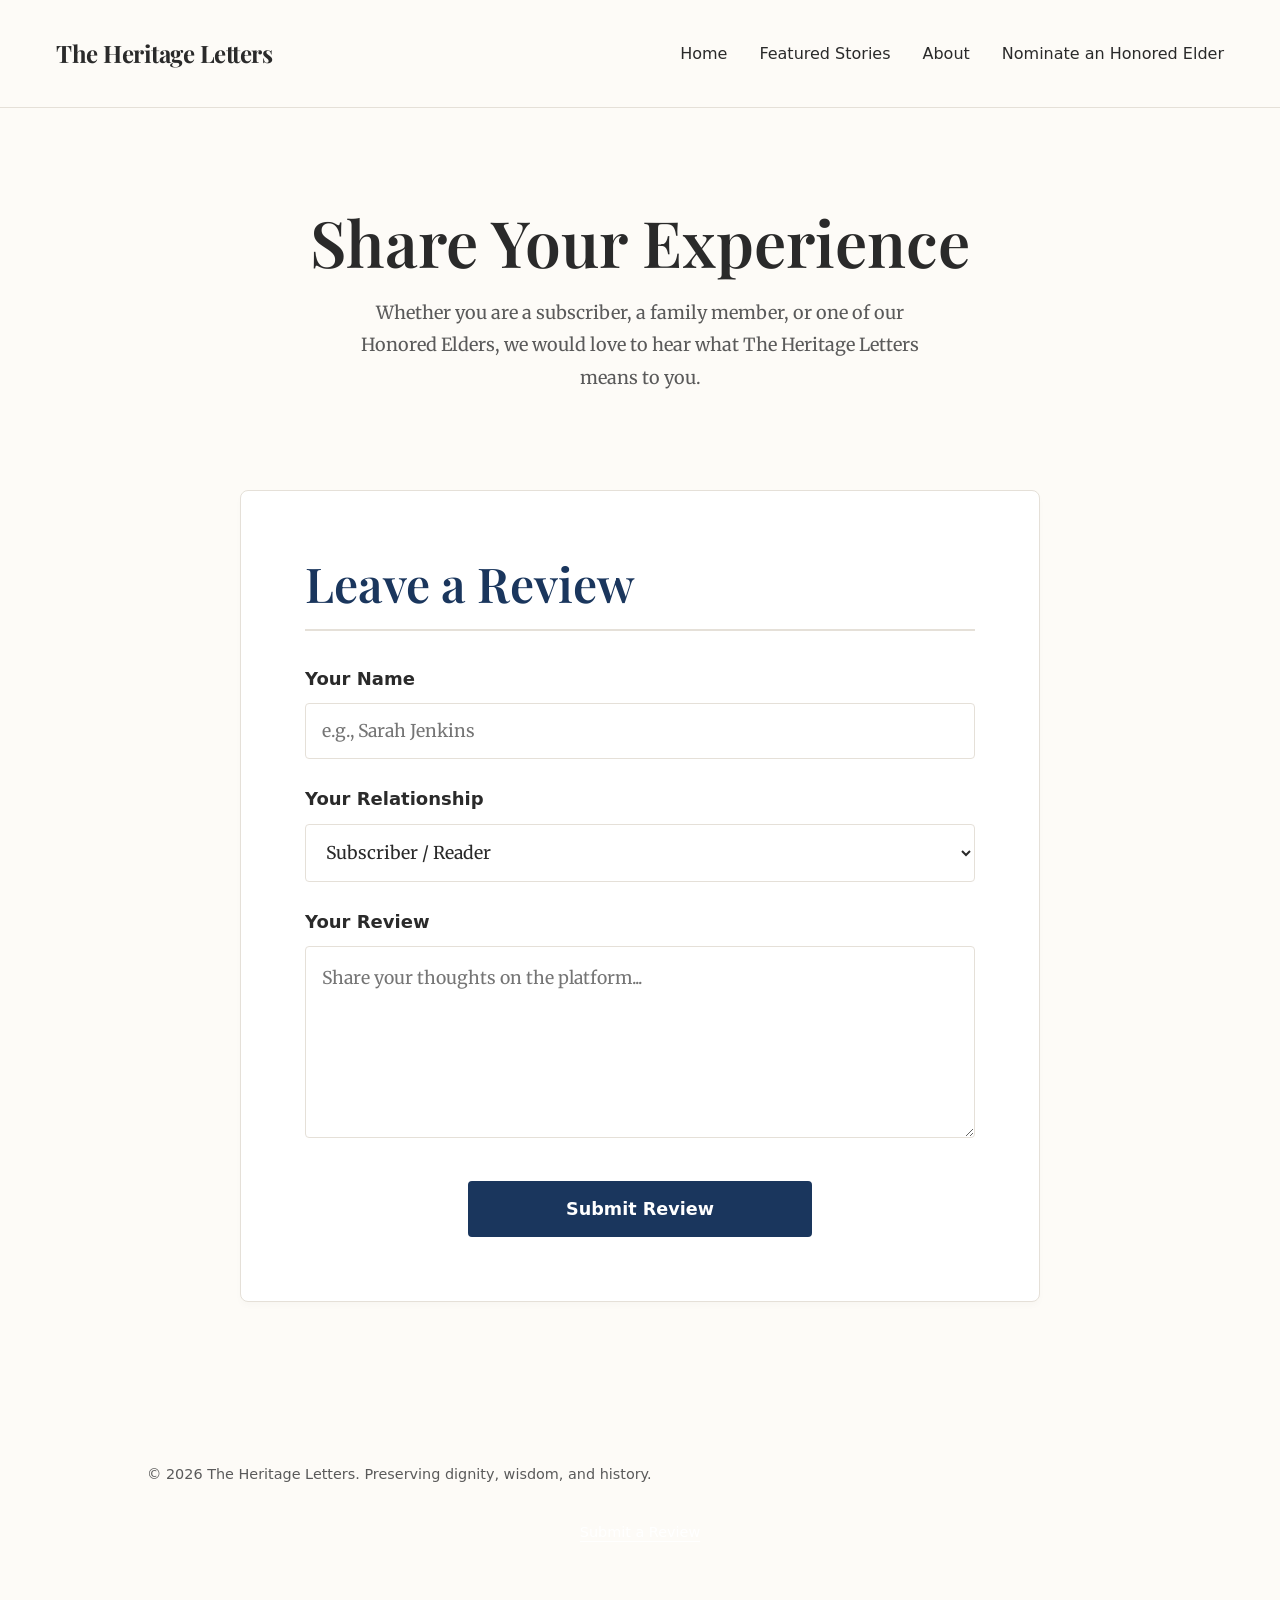
==== reviews.html @ 84fbe26e "Add files via upload" ====
<!DOCTYPE html>
<html lang="en">

<head>
    <meta charset="UTF-8">
    <meta name="viewport" content="width=device-width, initial-scale=1.0">
    <title>Submit a Review | The Heritage Letters</title>
    <link rel="preconnect" href="https://fonts.googleapis.com">
    <link rel="preconnect" href="https://fonts.gstatic.com" crossorigin>
    <link
        href="https://fonts.googleapis.com/css2?family=Merriweather:ital,wght@0,300;0,400;0,700;1,400&family=Playfair+Display:ital,wght@0,400;0,600;0,700;1,400&display=swap"
        rel="stylesheet">
    <link rel="stylesheet" href="styles.css">
    <style>
        .form-section {
            background: var(--color-white);
            padding: var(--spacing-lg);
            border-radius: var(--radius-md);
            border: 1px solid var(--color-border);
            margin-bottom: var(--spacing-lg);
            box-shadow: 0 4px 6px rgba(0, 0, 0, 0.02);
            max-width: 800px;
            margin: 0 auto;
        }

        .form-section-title {
            color: var(--color-accent);
            border-bottom: 2px solid var(--color-border);
            padding-bottom: var(--spacing-sm);
            margin-bottom: var(--spacing-md);
        }

        @media (max-width: 768px) {
            .form-section {
                padding: var(--spacing-md);
            }
        }
    </style>
</head>

<body>

    <header class="site-header">
        <div class="container nav-container">
            <a href="index.html" class="logo">The Heritage Letters</a>
            <nav class="site-nav">
                <ul>
                    <li><a href="index.html">Home</a></li>
                    <li><a href="index.html#stories">Featured Stories</a></li>
                    <li><a href="index.html#about-mission">About</a></li>
                    <li><a href="submit.html">Nominate an Honored Elder</a></li>
                </ul>
            </nav>
        </div>
    </header>

    <main class="container section">
        <div class="text-center" style="margin-bottom: var(--spacing-xl);">
            <h1>Share Your Experience</h1>
            <p
                style="max-width: 600px; margin: 0 auto; font-family: 'Merriweather', serif; color: var(--color-text-light);">
                Whether you are a subscriber, a family member, or one of our Honored Elders, we would love to hear what
                The Heritage Letters means to you.
            </p>
        </div>

        <form action="#" method="POST">
            <section class="form-section">
                <h2 class="form-section-title">Leave a Review</h2>

                <div class="form-group" style="margin-bottom: 1.5rem;">
                    <label for="reviewerName" class="form-label">Your Name</label>
                    <input type="text" id="reviewerName" name="reviewerName" class="form-control" required
                        placeholder="e.g., Sarah Jenkins">
                </div>

                <div class="form-group" style="margin-bottom: 1.5rem;">
                    <label for="relationship" class="form-label">Your Relationship</label>
                    <select id="relationship" name="relationship" class="form-control" style="appearance: auto;">
                        <option value="Subscriber">Subscriber / Reader</option>
                        <option value="Family Member">Family Member</option>
                        <option value="Storyteller">Featured Storyteller / Honored Elder</option>
                    </select>
                </div>

                <div class="form-group" style="margin-bottom: 2rem;">
                    <label for="reviewText" class="form-label">Your Review</label>
                    <textarea id="reviewText" name="reviewText" class="form-control" rows="5" required
                        placeholder="Share your thoughts on the platform..."></textarea>
                </div>

                <div class="text-center">
                    <button type="submit" class="btn btn-primary"
                        style="padding-left: var(--spacing-xl); padding-right: var(--spacing-xl);">Submit
                        Review</button>
                </div>
            </section>
        </form>
    </main>

    <footer class="site-footer">
        <div class="container text-center">
            <p>&copy; 2026 The Heritage Letters. Preserving dignity, wisdom, and history.</p>
            <div style="margin-top: 1rem;">
                <a href="reviews.html"
                    style="color: var(--color-white); text-decoration: underline; font-size: 0.9rem;">Submit a
                    Review</a>
            </div>
        </div>
    </footer>

    <script>
        document.querySelector('form').addEventListener('submit', function (e) {
            e.preventDefault();

            const submitBtn = document.querySelector('button[type="submit"]');
            const originalBtnText = submitBtn.textContent;

            const reviewerName = document.getElementById('reviewerName').value.trim();
            const relationship = document.getElementById('relationship').value;
            const reviewText = document.getElementById('reviewText').value.trim();

            if (!reviewerName || !reviewText) return;

            // Using the same URL that handles the email subscriptions
            const scriptURL = 'https://script.google.com/macros/s/AKfycby5-_C4QYbOe_HwGAKn1ZT8Nbpb5aBnQ7oYW80xYNcAp_mFj2mKf1CGSLtyHsjDk9fwOg/exec';

            submitBtn.textContent = 'Submitting...';
            submitBtn.disabled = true;

            const formData = new FormData();
            formData.append('formType', 'review');
            formData.append('reviewerName', reviewerName);
            formData.append('relationship', relationship);
            formData.append('reviewText', reviewText);

            fetch(scriptURL, { method: 'POST', body: formData })
                .then(response => {
                    document.querySelector('.form-section').innerHTML = `
                        <div class="text-center" style="padding: 2rem 0;">
                            <h2 style="color: var(--color-accent); font-family: var(--font-heading); margin-bottom: 1rem;">Thank You!</h2>
                            <p style="font-size: 1.1rem;">Your review has been beautifully received. We appreciate you sharing your experience with our community.</p>
                            <a href="index.html" class="btn btn-outline" style="margin-top: 1.5rem;">Return Home</a>
                        </div>
                    `;
                })
                .catch(error => {
                    console.error('Error!', error.message);
                    alert("There was an error submitting your review. Please try again.");
                    submitBtn.textContent = originalBtnText;
                    submitBtn.disabled = false;
                });
        });
    </script>
</body>

</html>
---- styles.css ----
/* Base Variables and Reset */
:root {
  /* Colors */
  --color-bg: #FDFBF7; /* Off-white / aged paper */
  --color-text: #2A2A2A; /* Deep charcoal */
  --color-text-light: #5A5A5A; /* Muted text */
  --color-accent: #1A365D; /* Classic Navy */
  --color-accent-hover: #12284C;
  --color-border: #E5E0D8;
  --color-white: #FFFFFF;
  
  /* Typography */
  --font-heading: 'Playfair Display', serif;
  --font-body: 'Merriweather', serif;
  --font-ui: system-ui, -apple-system, sans-serif;
  
  /* Spacing */
  --spacing-xs: 0.5rem;
  --spacing-sm: 1rem;
  --spacing-md: 2rem;
  --spacing-lg: 4rem;
  --spacing-xl: 6rem;
  
  /* Borders */
  --radius-sm: 4px;
  --radius-md: 8px;
  
  /* Transitions */
  --transition: all 0.3s ease;
}

* {
  margin: 0;
  padding: 0;
  box-sizing: border-box;
}

body {
  font-family: var(--font-body);
  background-color: var(--color-bg);
  color: var(--color-text);
  line-height: 1.8;
  font-size: 18px; /* Accessible base size for seniors */
  -webkit-font-smoothing: antialiased;
  -moz-osx-font-smoothing: grayscale;
}

/* Typography */
h1, h2, h3, h4, h5, h6 {
  font-family: var(--font-heading);
  line-height: 1.2;
  color: var(--color-text);
  font-weight: 600;
  margin-bottom: var(--spacing-sm);
}

h1 { font-size: clamp(2.5rem, 5vw, 4rem); }
h2 { font-size: clamp(2rem, 4vw, 3rem); }
h3 { font-size: clamp(1.5rem, 3vw, 2.25rem); }

p {
  margin-bottom: var(--spacing-md);
  max-width: 75ch; /* Optimal reading width */
}

a {
  color: var(--color-accent);
  text-decoration: underline;
  text-underline-offset: 4px;
  transition: var(--transition);
}

a:hover {
  color: var(--color-accent-hover);
  text-decoration-thickness: 2px;
}

/* Layout Utilities */
.container {
  max-width: 1200px;
  margin: 0 auto;
  padding: 0 var(--spacing-sm);
}

.container-narrow {
  max-width: 800px;
  margin: 0 auto;
  padding: 0 var(--spacing-sm);
}

.section {
  padding: var(--spacing-xl) 0;
}

.text-center {
  text-align: center;
}

/* Component: Header/Nav */
.site-header {
  padding: var(--spacing-md) 0;
  border-bottom: 1px solid var(--color-border);
  background: var(--color-bg);
  position: sticky;
  top: 0;
  z-index: 100;
}

.nav-container {
  display: flex;
  justify-content: space-between;
  align-items: center;
}

.logo {
  font-family: var(--font-heading);
  font-size: 1.5rem;
  font-weight: 700;
  text-decoration: none;
  color: var(--color-text);
  letter-spacing: -0.5px;
}

.site-nav ul {
  list-style: none;
  display: flex;
  gap: var(--spacing-md);
}

.site-nav a {
  font-family: var(--font-ui);
  text-decoration: none;
  font-weight: 500;
  font-size: 1rem;
  color: var(--color-text);
}

.site-nav a:hover {
  color: var(--color-accent);
  text-decoration: none;
}

/* Component: Buttons */
.btn {
  display: inline-block;
  font-family: var(--font-ui);
  font-weight: 600;
  font-size: 1.1rem;
  padding: 1rem 2rem;
  border-radius: var(--radius-sm);
  text-decoration: none;
  min-height: 44px; /* WCAG touch target size */
  transition: var(--transition);
  border: 2px solid transparent;
  cursor: pointer;
}

.btn-primary {
  background-color: var(--color-accent);
  color: var(--color-white);
  border-color: var(--color-accent);
}

.btn-primary:hover {
  background-color: var(--color-accent-hover);
  color: var(--color-white);
  border-color: var(--color-accent-hover);
  transform: translateY(-2px);
  box-shadow: 0 4px 12px rgba(26, 54, 93, 0.2);
}

.btn-outline {
  background-color: transparent;
  color: var(--color-accent);
  border-color: var(--color-accent);
}

.btn-outline:hover {
  background-color: var(--color-accent);
  color: var(--color-white);
}

/* Component: Hero Section */
.hero {
  padding: var(--spacing-xl) 0;
  text-align: center;
  border-bottom: 1px solid var(--color-border);
}

.hero-subtitle {
  font-family: var(--font-ui);
  text-transform: uppercase;
  letter-spacing: 2px;
  font-size: 0.9rem;
  color: var(--color-text-light);
  display: block;
  margin-bottom: var(--spacing-sm);
}

.hero p {
  font-size: 1.25rem;
  color: var(--color-text-light);
  margin: 0 auto var(--spacing-md);
}

.hero-actions {
  display: flex;
  gap: var(--spacing-sm);
  justify-content: center;
  flex-wrap: wrap;
}

/* Component: Featured Stories Grid */
.stories-grid {
  display: grid;
  grid-template-columns: repeat(auto-fill, minmax(320px, 1fr));
  gap: var(--spacing-lg);
  margin-top: var(--spacing-lg);
}

.story-card {
  display: flex;
  flex-direction: column;
  background: var(--color-white);
  border: 1px solid var(--color-border);
  border-radius: var(--radius-md);
  overflow: hidden;
  transition: var(--transition);
  text-decoration: none;
  color: inherit;
}

.story-card:hover {
  transform: translateY(-4px);
  box-shadow: 0 12px 24px rgba(0,0,0,0.05);
  text-decoration: none; 
}

.story-card-images {
  display: flex;
  height: 240px;
  background: #EFEFEF;
  position: relative;
}

.story-card-images::after {
  content: "Then & Now";
  position: absolute;
  top: 1rem;
  right: 1rem;
  background: var(--color-white);
  font-family: var(--font-ui);
  font-size: 0.8rem;
  font-weight: 600;
  padding: 0.2rem 0.6rem;
  border-radius: 20px;
  box-shadow: 0 2px 4px rgba(0,0,0,0.1);
  color: var(--color-text);
  z-index: 10;
}

.img-placeholder {
  flex: 1;
  background-size: cover;
  background-position: center;
  border-right: 2px solid var(--color-white);
  background-color: #dcdcdc; /* Placeholder color */
  display: flex;
  align-items: center;
  justify-content: center;
  color: #888;
  font-family: var(--font-ui);
  font-size: 0.9rem;
}

.img-placeholder:last-child {
  border-right: none;
  background-color: #ececec;
}

.story-card-content {
  padding: var(--spacing-md);
  flex-grow: 1;
  display: flex;
  flex-direction: column;
}

.story-card-meta {
  font-family: var(--font-ui);
  font-size: 0.9rem;
  color: var(--color-accent);
  font-weight: 600;
  text-transform: uppercase;
  letter-spacing: 1px;
  margin-bottom: 0.5rem;
}

.story-card-title {
  font-size: 1.5rem;
  margin-bottom: 0.5rem;
}

.story-card-excerpt {
  color: var(--color-text-light);
  font-size: 1rem;
  margin-bottom: 0;
  flex-grow: 1;
}

/* Component: CTA Section */
.cta-section {
  background-color: #E2E8F0; /* Subtle cool gray/blue tone */
  border-top: 1px solid var(--color-border);
  border-bottom: 1px solid var(--color-border);
}

.cta-content {
  text-align: center;
  max-width: 600px;
  margin: 0 auto;
}

/* Forms */
.form-group {
  margin-bottom: var(--spacing-md);
}

.form-label {
  display: block;
  font-family: var(--font-ui);
  font-weight: 600;
  margin-bottom: 0.5rem;
  color: var(--color-text);
}

.form-control {
  width: 100%;
  font-family: var(--font-body);
  font-size: 1.1rem;
  padding: 1rem;
  border: 1px solid var(--color-border);
  border-radius: var(--radius-sm);
  background-color: var(--color-white);
  color: var(--color-text);
  transition: var(--transition);
}

.form-control:focus {
  outline: none;
  border-color: var(--color-accent);
  box-shadow: 0 0 0 3px rgba(26, 54, 93, 0.1);
}

textarea.form-control {
  resize: vertical;
  min-height: 150px;
  line-height: inherit;
}

.form-help {
  font-family: var(--font-ui);
  font-size: 0.9rem;
  color: var(--color-text-light);
  margin-top: 0.5rem;
  display: block;
}

/* Component: Footer */
.site-footer {
  padding: var(--spacing-lg) 0;
  text-align: center;
  font-family: var(--font-ui);
  color: var(--color-text-light);
  font-size: 0.9rem;
}

/* Component: Article Styles */
.article-header {
  text-align: center;
  padding: var(--spacing-xl) 0 var(--spacing-md);
  border-bottom: 1px solid var(--color-border);
  margin-bottom: var(--spacing-lg);
}

.article-meta-large {
  font-family: var(--font-ui);
  color: var(--color-accent);
  font-weight: 600;
  letter-spacing: 2px;
  text-transform: uppercase;
  margin-bottom: 1rem;
  display: block;
}

.article-intro {
  font-size: 1.35rem;
  line-height: 1.6;
  color: var(--color-text-light);
  margin-bottom: var(--spacing-lg);
}

.article-content blockquote {
  font-family: var(--font-heading);
  font-size: 2rem;
  font-style: italic;
  color: var(--color-accent);
  line-height: 1.4;
  margin: var(--spacing-lg) 0;
  padding: 0 var(--spacing-md);
  border-left: 4px solid var(--color-accent);
  position: relative;
}

/* Accessibility: Focus styles */
*:focus-visible {
  outline: 3px solid var(--color-accent);
  outline-offset: 2px;
}

/* Responsiveness */
@media (max-width: 768px) {
  :root {
    --spacing-xl: 4rem;
    --spacing-lg: 2.5rem;
    --spacing-md: 1.5rem;
  }
  
  .nav-container {
    flex-direction: column;
    gap: var(--spacing-sm);
  }
  
  .site-nav ul {
    gap: var(--spacing-sm);
    flex-wrap: wrap;
    justify-content: center;
  }
  
  .hero-actions {
    flex-direction: column;
  }
  
  .btn {
    width: 100%;
    text-align: center;
  }
  
  .article-content blockquote {
    font-size: 1.5rem;
    padding: 0 var(--spacing-sm);
  }
}
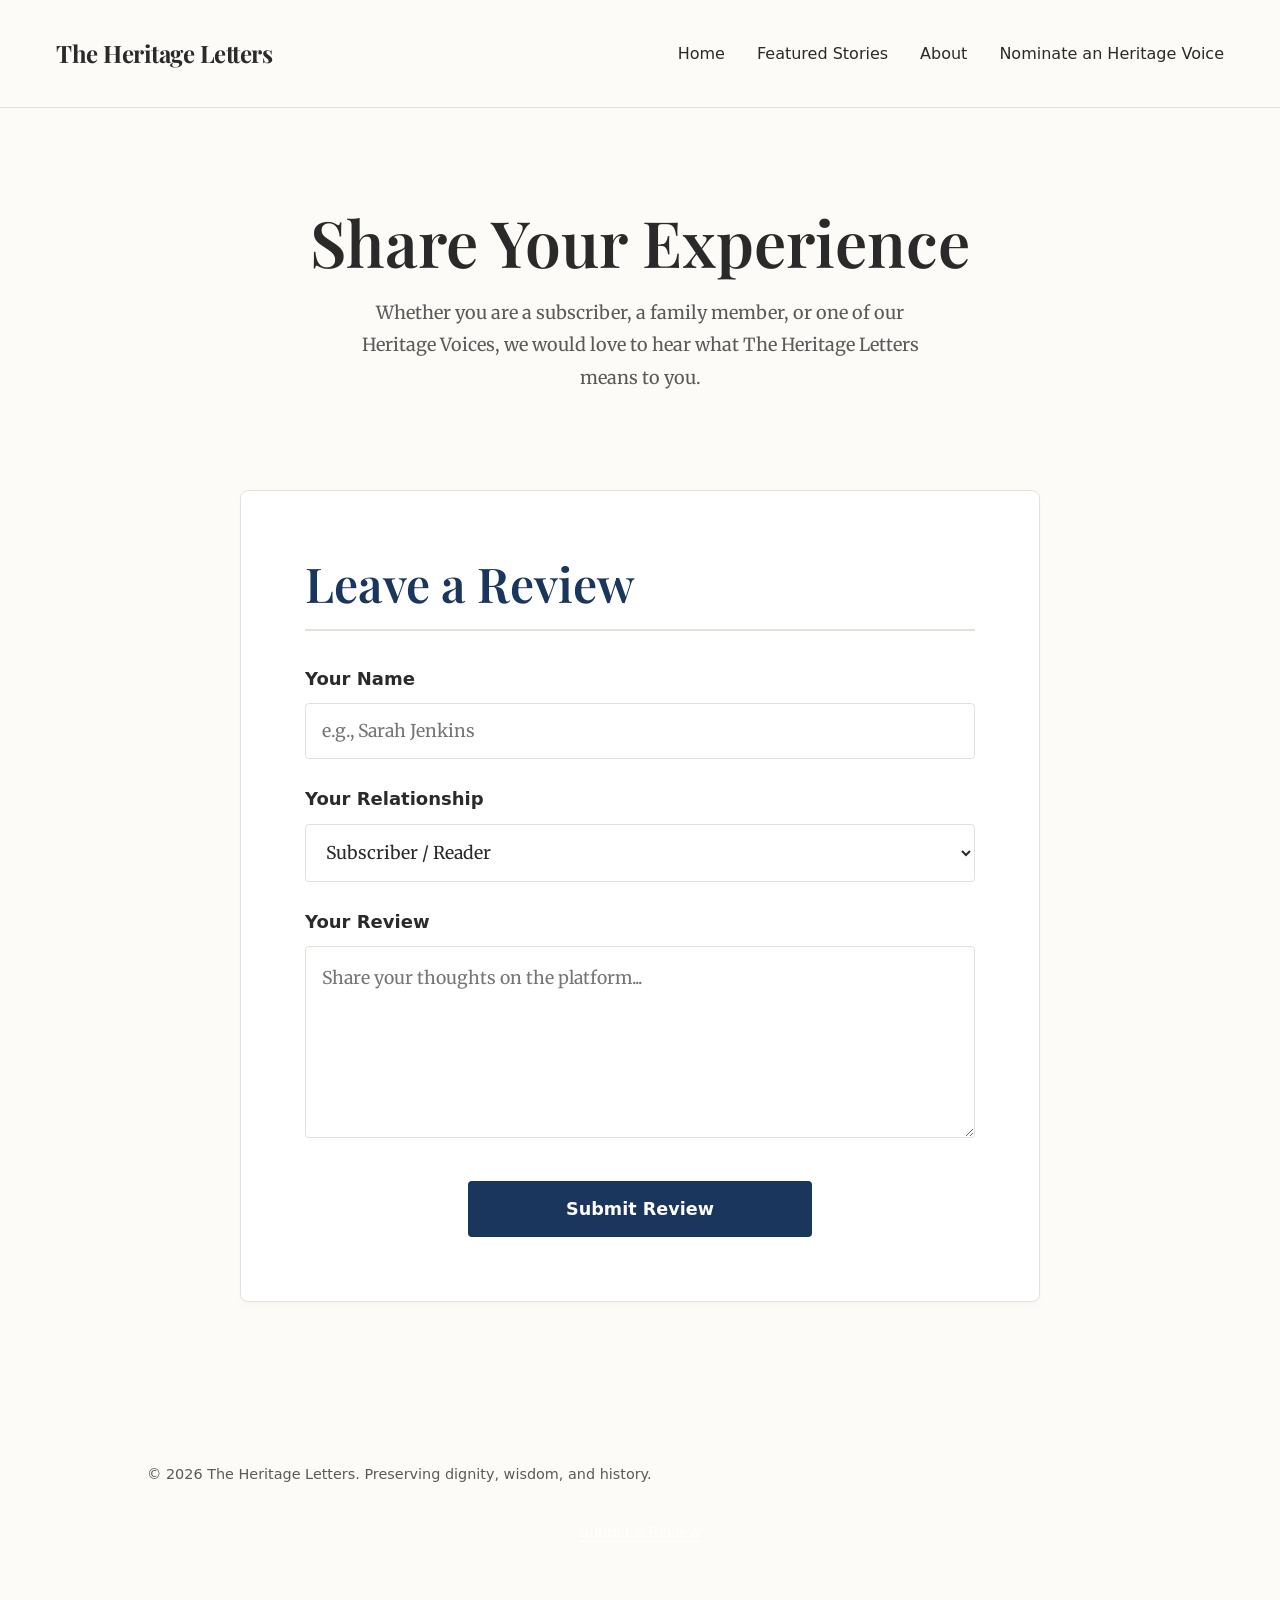
==== commit cb2921d5: "Add files via upload" ====
--- a/reviews.html
+++ b/reviews.html
@@ -48,7 +48,7 @@
                     <li><a href="index.html">Home</a></li>
                     <li><a href="index.html#stories">Featured Stories</a></li>
                     <li><a href="index.html#about-mission">About</a></li>
-                    <li><a href="submit.html">Nominate an Honored Elder</a></li>
+                    <li><a href="submit.html">Nominate an Heritage Voice</a></li>
                 </ul>
             </nav>
         </div>
@@ -59,7 +59,7 @@
             <h1>Share Your Experience</h1>
             <p
                 style="max-width: 600px; margin: 0 auto; font-family: 'Merriweather', serif; color: var(--color-text-light);">
-                Whether you are a subscriber, a family member, or one of our Honored Elders, we would love to hear what
+                Whether you are a subscriber, a family member, or one of our Heritage Voices, we would love to hear what
                 The Heritage Letters means to you.
             </p>
         </div>
@@ -79,7 +79,7 @@
                     <select id="relationship" name="relationship" class="form-control" style="appearance: auto;">
                         <option value="Subscriber">Subscriber / Reader</option>
                         <option value="Family Member">Family Member</option>
-                        <option value="Storyteller">Featured Storyteller / Honored Elder</option>
+                        <option value="Storyteller">Featured Storyteller / Heritage Voice</option>
                     </select>
                 </div>
 
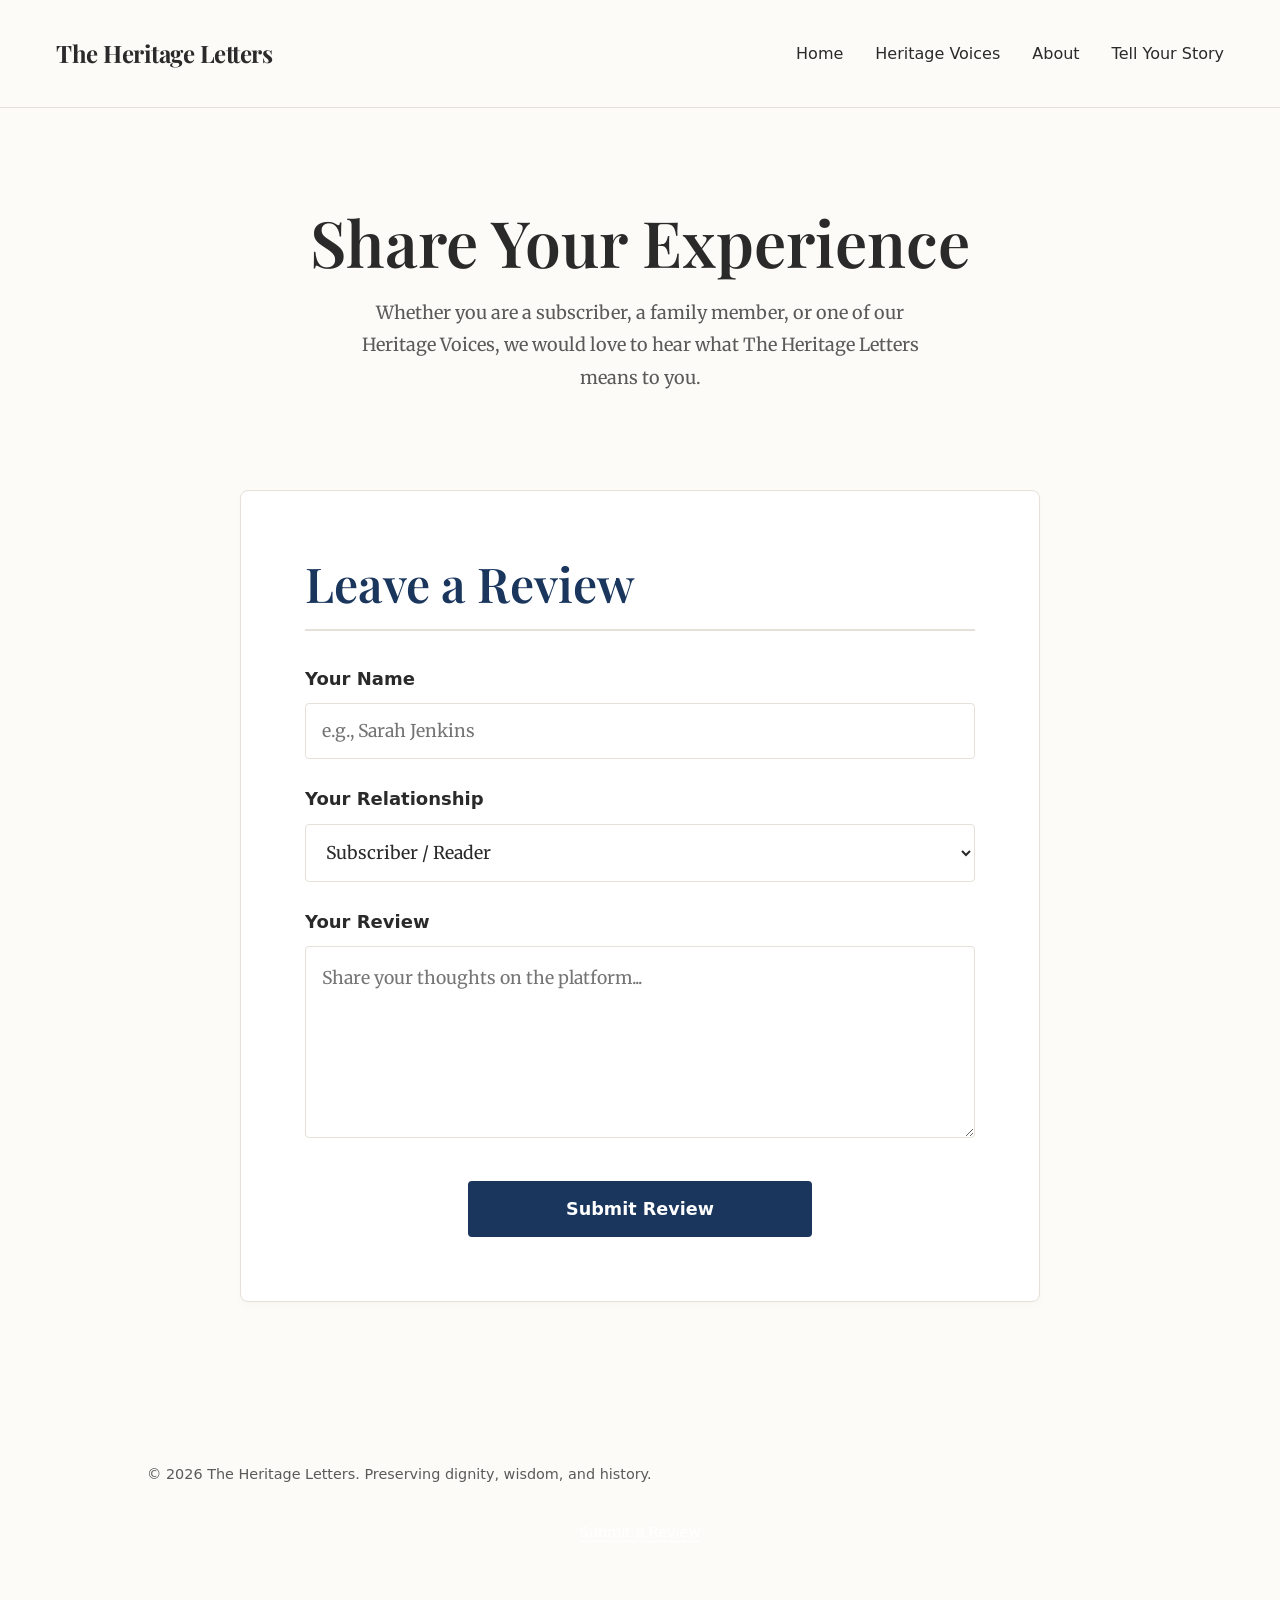
==== commit b54db06d: "Add files via upload" ====
--- a/reviews.html
+++ b/reviews.html
@@ -46,9 +46,9 @@
             <nav class="site-nav">
                 <ul>
                     <li><a href="index.html">Home</a></li>
-                    <li><a href="index.html#stories">Featured Stories</a></li>
+                    <li><a href="index.html#stories">Heritage Voices</a></li>
                     <li><a href="index.html#about-mission">About</a></li>
-                    <li><a href="submit.html">Nominate an Heritage Voice</a></li>
+                    <li><a href="submit.html">Tell Your Story</a></li>
                 </ul>
             </nav>
         </div>
